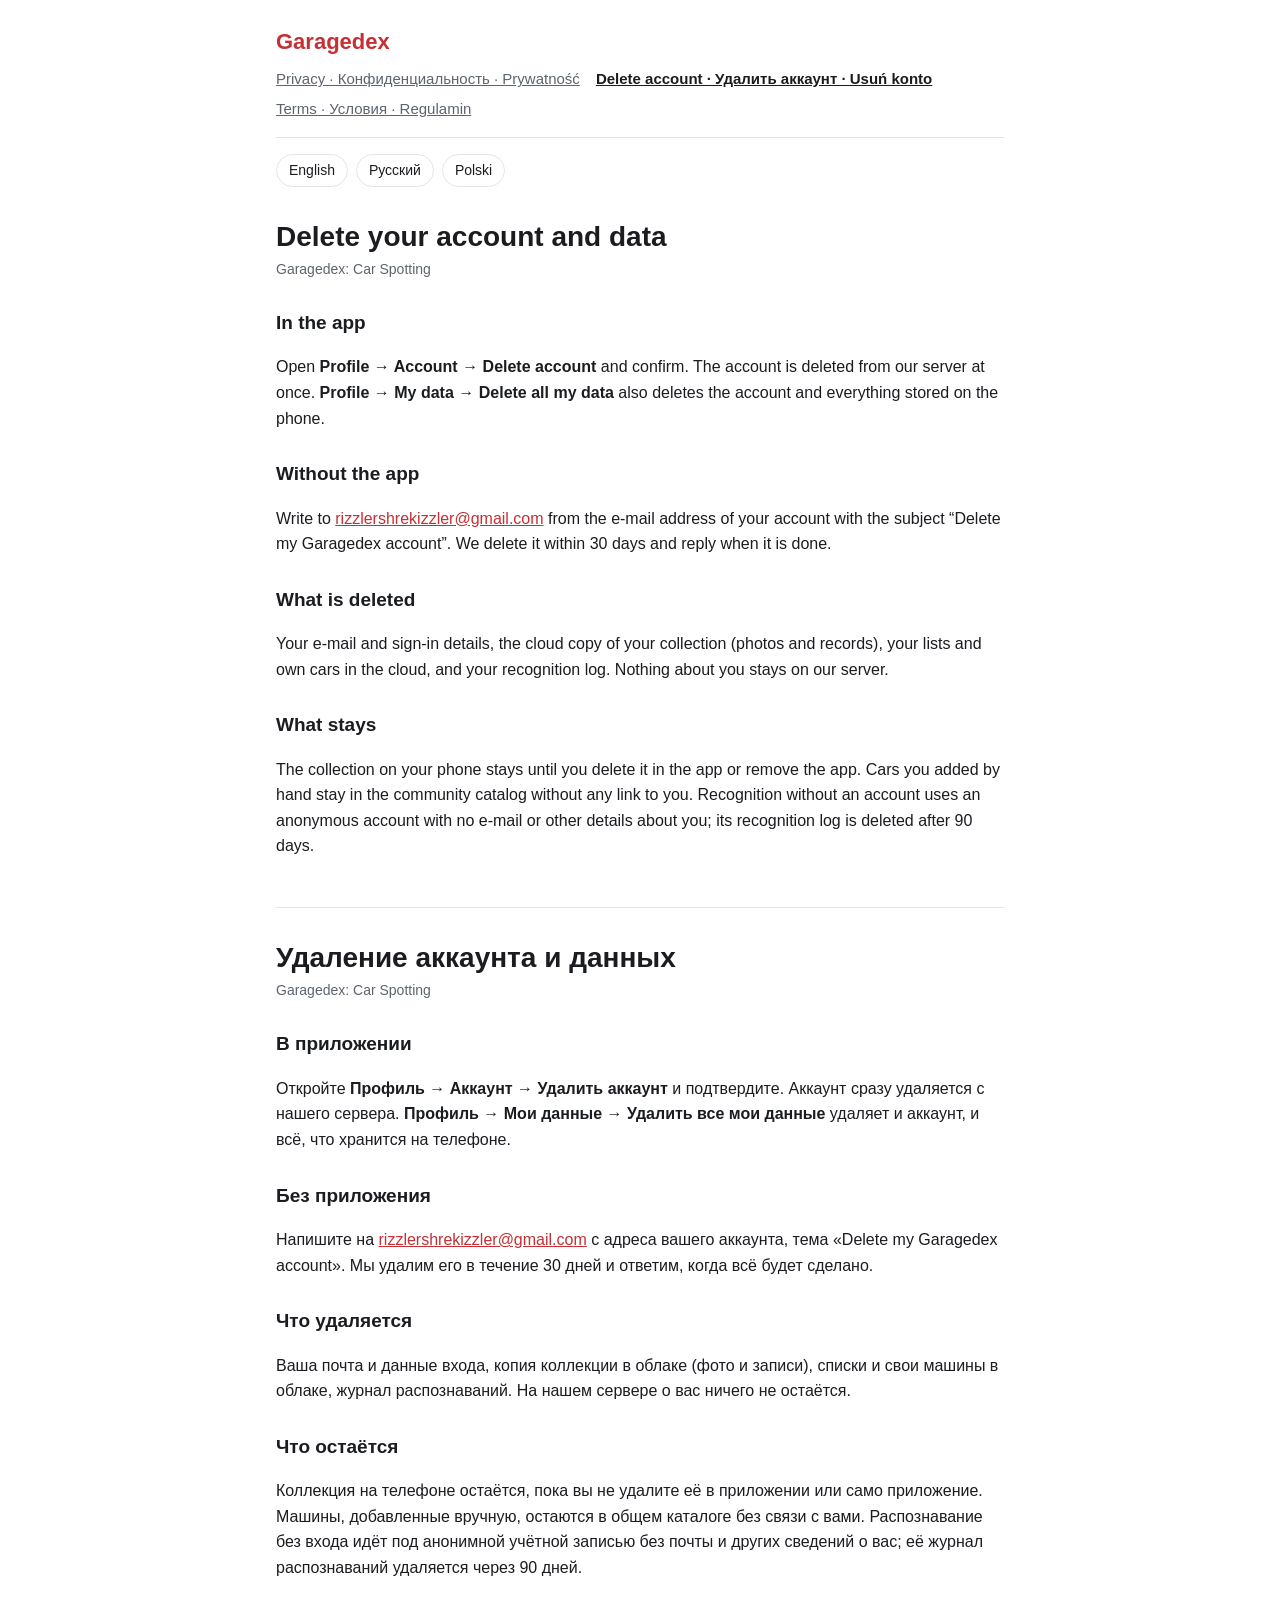
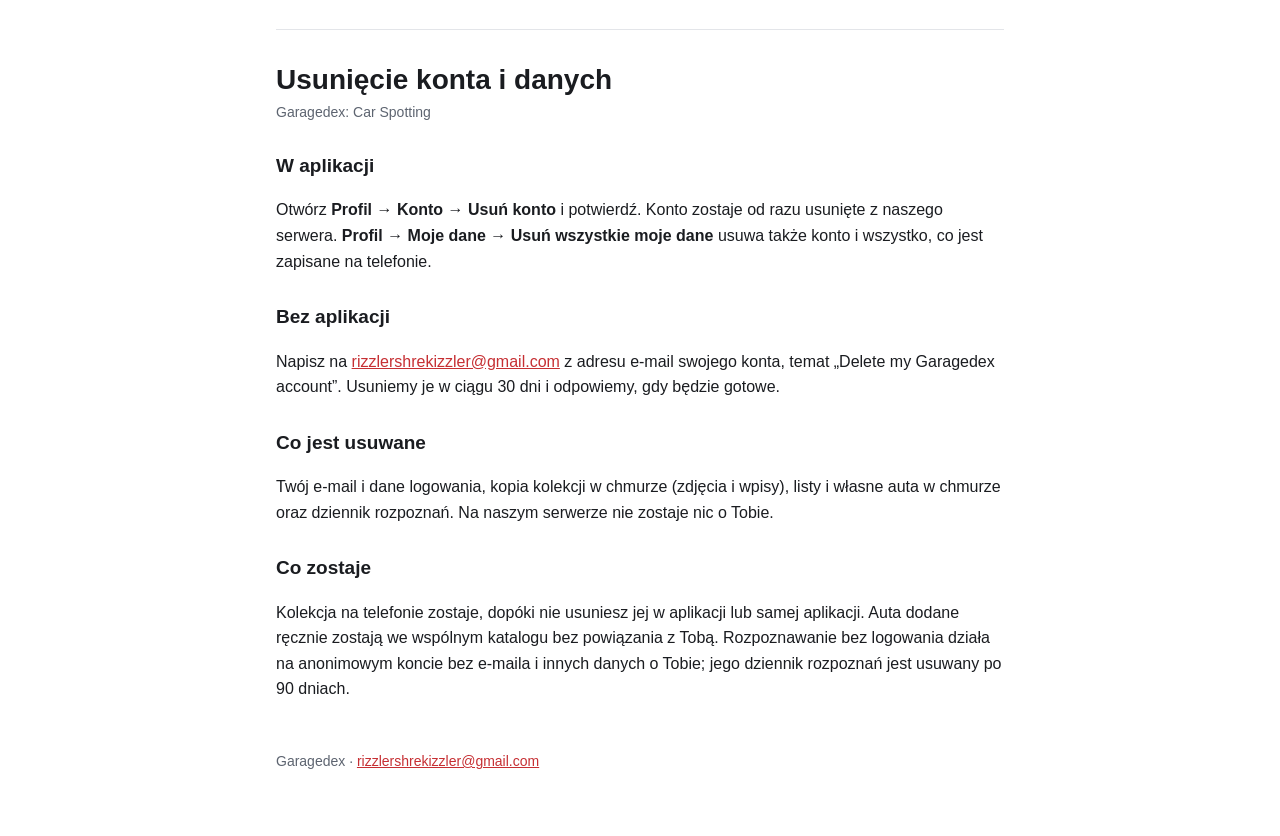
==== delete-account.html @ ed475af8 "Add files via upload" ====
<!doctype html>
<html lang="en">
<head>
  <meta charset="utf-8">
  <meta name="viewport" content="width=device-width, initial-scale=1">
  <title>Garagedex — Delete account</title>
  <link rel="stylesheet" href="style.css">
</head>
<body>
<main>
  <header>
    <a class="brand" href="index.html">Garagedex</a>
    <nav>
      <a href="index.html">Privacy · Конфиденциальность · Prywatność</a>
      <a href="delete-account.html" aria-current="page">Delete account · Удалить аккаунт · Usuń konto</a>
      <a href="terms.html">Terms · Условия · Regulamin</a>
    </nav>
  </header>
  <div class="languages"><a href="#en">English</a><a href="#ru">Русский</a><a href="#pl">Polski</a></div>

  <section class="lang" id="en" lang="en">
    <h1>Delete your account and data</h1>
    <p class="date">Garagedex: Car Spotting</p>

    <h2>In the app</h2>
    <p>Open <strong>Profile → Account → Delete account</strong> and confirm. The account is deleted from our server at once. <strong>Profile → My data → Delete all my data</strong> also deletes the account and everything stored on the phone.</p>

    <h2>Without the app</h2>
    <p>Write to <a href="mailto:rizzlershrekizzler@gmail.com?subject=Delete%20my%20Garagedex%20account">rizzlershrekizzler@gmail.com</a> from the e-mail address of your account with the subject “Delete my Garagedex account”. We delete it within 30 days and reply when it is done.</p>

    <h2>What is deleted</h2>
    <p>Your e-mail and sign-in details, the cloud copy of your collection (photos and records), your lists and own cars in the cloud, and your recognition log. Nothing about you stays on our server.</p>

    <h2>What stays</h2>
    <p>The collection on your phone stays until you delete it in the app or remove the app. Cars you added by hand stay in the community catalog without any link to you. Recognition without an account uses an anonymous account with no e-mail or other details about you; its recognition log is deleted after 90 days.</p>
  </section>

  <section class="lang" id="ru" lang="ru">
    <h1>Удаление аккаунта и данных</h1>
    <p class="date">Garagedex: Car Spotting</p>

    <h2>В приложении</h2>
    <p>Откройте <strong>Профиль → Аккаунт → Удалить аккаунт</strong> и подтвердите. Аккаунт сразу удаляется с нашего сервера. <strong>Профиль → Мои данные → Удалить все мои данные</strong> удаляет и аккаунт, и всё, что хранится на телефоне.</p>

    <h2>Без приложения</h2>
    <p>Напишите на <a href="mailto:rizzlershrekizzler@gmail.com?subject=Delete%20my%20Garagedex%20account">rizzlershrekizzler@gmail.com</a> с адреса вашего аккаунта, тема «Delete my Garagedex account». Мы удалим его в течение 30 дней и ответим, когда всё будет сделано.</p>

    <h2>Что удаляется</h2>
    <p>Ваша почта и данные входа, копия коллекции в облаке (фото и записи), списки и свои машины в облаке, журнал распознаваний. На нашем сервере о вас ничего не остаётся.</p>

    <h2>Что остаётся</h2>
    <p>Коллекция на телефоне остаётся, пока вы не удалите её в приложении или само приложение. Машины, добавленные вручную, остаются в общем каталоге без связи с вами. Распознавание без входа идёт под анонимной учётной записью без почты и других сведений о вас; её журнал распознаваний удаляется через 90 дней.</p>
  </section>

  <section class="lang" id="pl" lang="pl">
    <h1>Usunięcie konta i danych</h1>
    <p class="date">Garagedex: Car Spotting</p>

    <h2>W aplikacji</h2>
    <p>Otwórz <strong>Profil → Konto → Usuń konto</strong> i potwierdź. Konto zostaje od razu usunięte z naszego serwera. <strong>Profil → Moje dane → Usuń wszystkie moje dane</strong> usuwa także konto i wszystko, co jest zapisane na telefonie.</p>

    <h2>Bez aplikacji</h2>
    <p>Napisz na <a href="mailto:rizzlershrekizzler@gmail.com?subject=Delete%20my%20Garagedex%20account">rizzlershrekizzler@gmail.com</a> z adresu e-mail swojego konta, temat „Delete my Garagedex account”. Usuniemy je w ciągu 30 dni i odpowiemy, gdy będzie gotowe.</p>

    <h2>Co jest usuwane</h2>
    <p>Twój e-mail i dane logowania, kopia kolekcji w chmurze (zdjęcia i wpisy), listy i własne auta w chmurze oraz dziennik rozpoznań. Na naszym serwerze nie zostaje nic o Tobie.</p>

    <h2>Co zostaje</h2>
    <p>Kolekcja na telefonie zostaje, dopóki nie usuniesz jej w aplikacji lub samej aplikacji. Auta dodane ręcznie zostają we wspólnym katalogu bez powiązania z Tobą. Rozpoznawanie bez logowania działa na anonimowym koncie bez e-maila i innych danych o Tobie; jego dziennik rozpoznań jest usuwany po 90 dniach.</p>
  </section>

  <footer>Garagedex · <a href="mailto:rizzlershrekizzler@gmail.com">rizzlershrekizzler@gmail.com</a></footer>
</main>
</body>
</html>
---- style.css ----
:root {
  --bg: #ffffff;
  --text: #1a1c20;
  --muted: #5d6470;
  --accent: #c62f33;
  --border: #e3e5e9;
  --card: #f6f7f9;
}

@media (prefers-color-scheme: dark) {
  :root {
    --bg: #0f1115;
    --text: #eceef2;
    --muted: #9aa1ad;
    --accent: #ff5a5f;
    --border: #262a31;
    --card: #171a20;
  }
}

* { box-sizing: border-box; }

body {
  margin: 0;
  background: var(--bg);
  color: var(--text);
  font: 16px/1.6 -apple-system, BlinkMacSystemFont, "Segoe UI", Roboto, sans-serif;
}

main { max-width: 760px; margin: 0 auto; padding: 24px 16px 64px; }

header { border-bottom: 1px solid var(--border); padding-bottom: 16px; margin-bottom: 8px; }
header .brand { font-size: 22px; font-weight: 700; color: var(--accent); text-decoration: none; }
nav { display: flex; flex-wrap: wrap; gap: 6px 16px; margin-top: 8px; font-size: 15px; }
nav a { color: var(--muted); }
nav a[aria-current="page"] { color: var(--text); font-weight: 600; }

.languages { display: flex; gap: 8px; margin: 16px 0; }
.languages a {
  padding: 4px 12px;
  border: 1px solid var(--border);
  border-radius: 999px;
  color: var(--text);
  text-decoration: none;
  font-size: 14px;
}

a { color: var(--accent); }
h1 { font-size: 28px; line-height: 1.25; margin: 32px 0 4px; }
h2 { font-size: 19px; margin: 28px 0 6px; }
.date { color: var(--muted); font-size: 14px; margin: 0 0 16px; }
.short { background: var(--card); border: 1px solid var(--border); border-radius: 12px; padding: 4px 16px; }
section.lang { border-top: 1px solid var(--border); margin-top: 48px; }
section.lang:first-of-type { border-top: 0; margin-top: 0; }
footer { margin-top: 48px; color: var(--muted); font-size: 14px; }
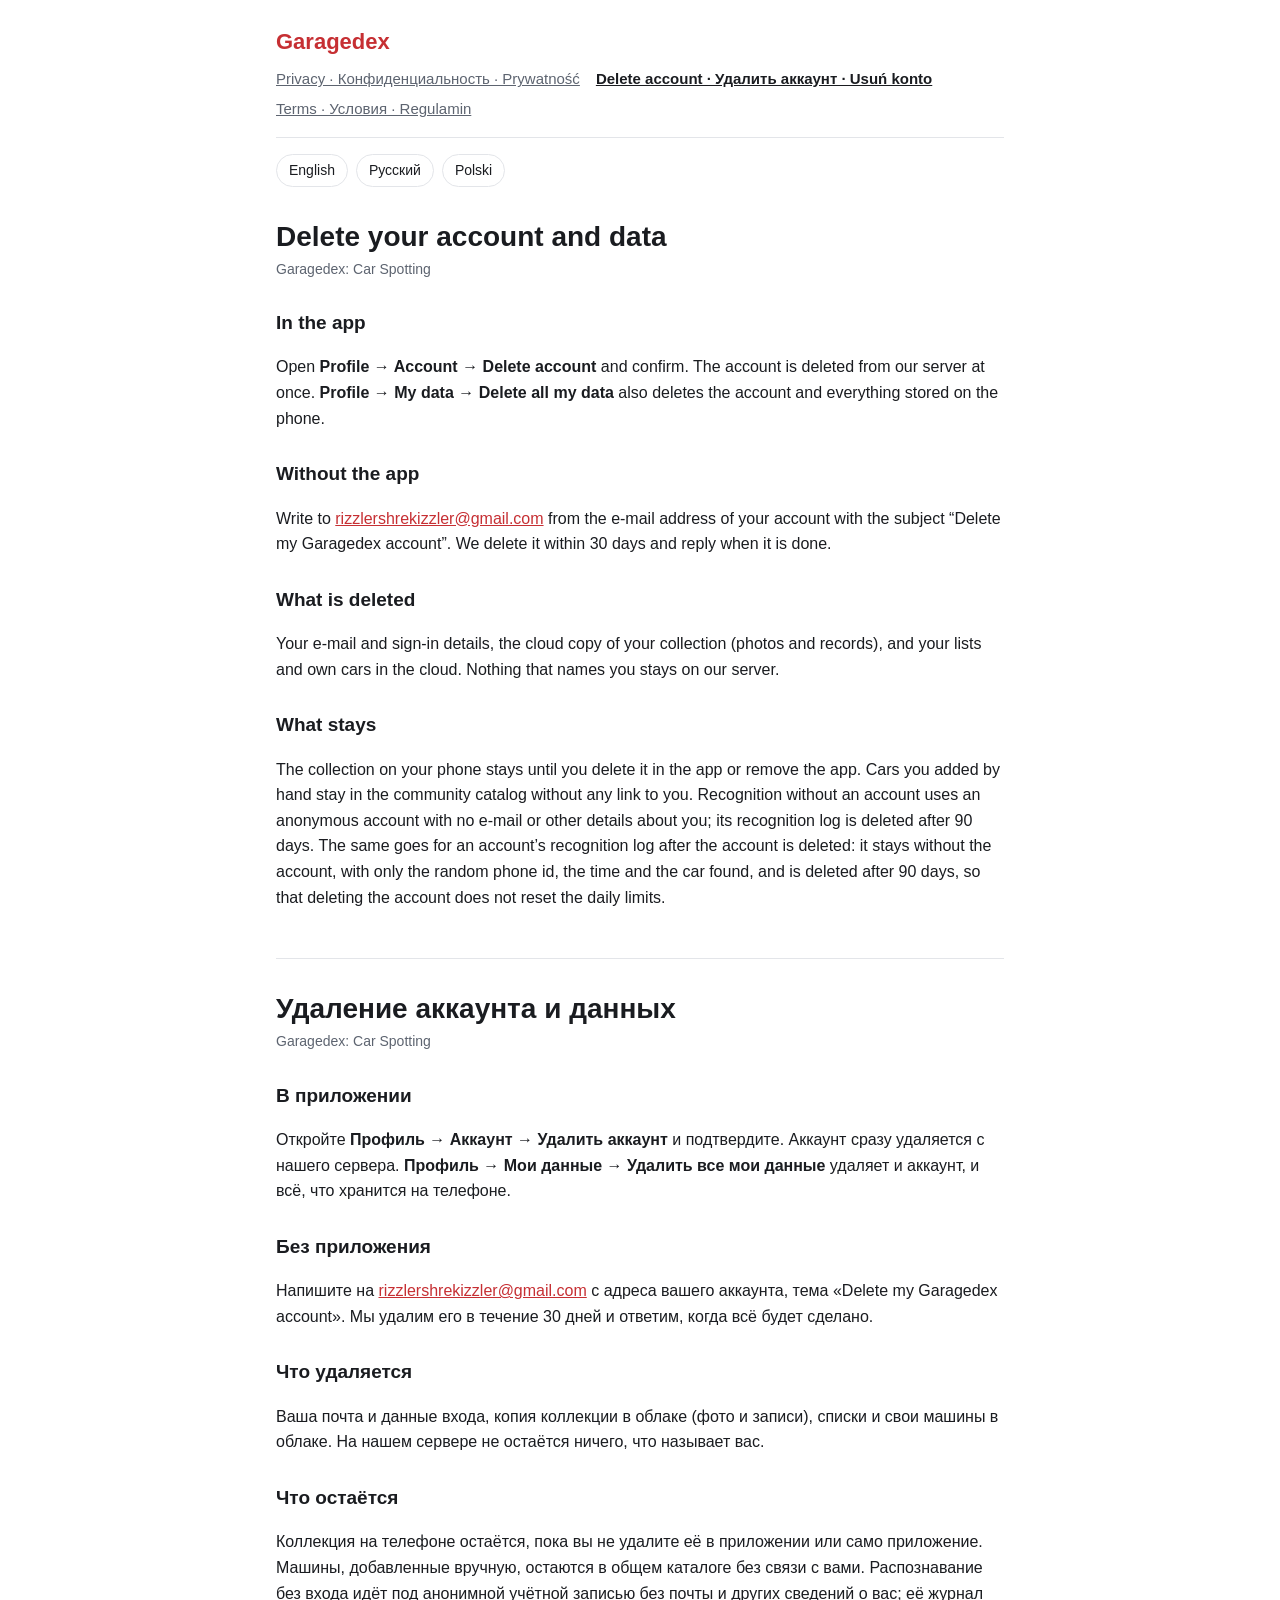
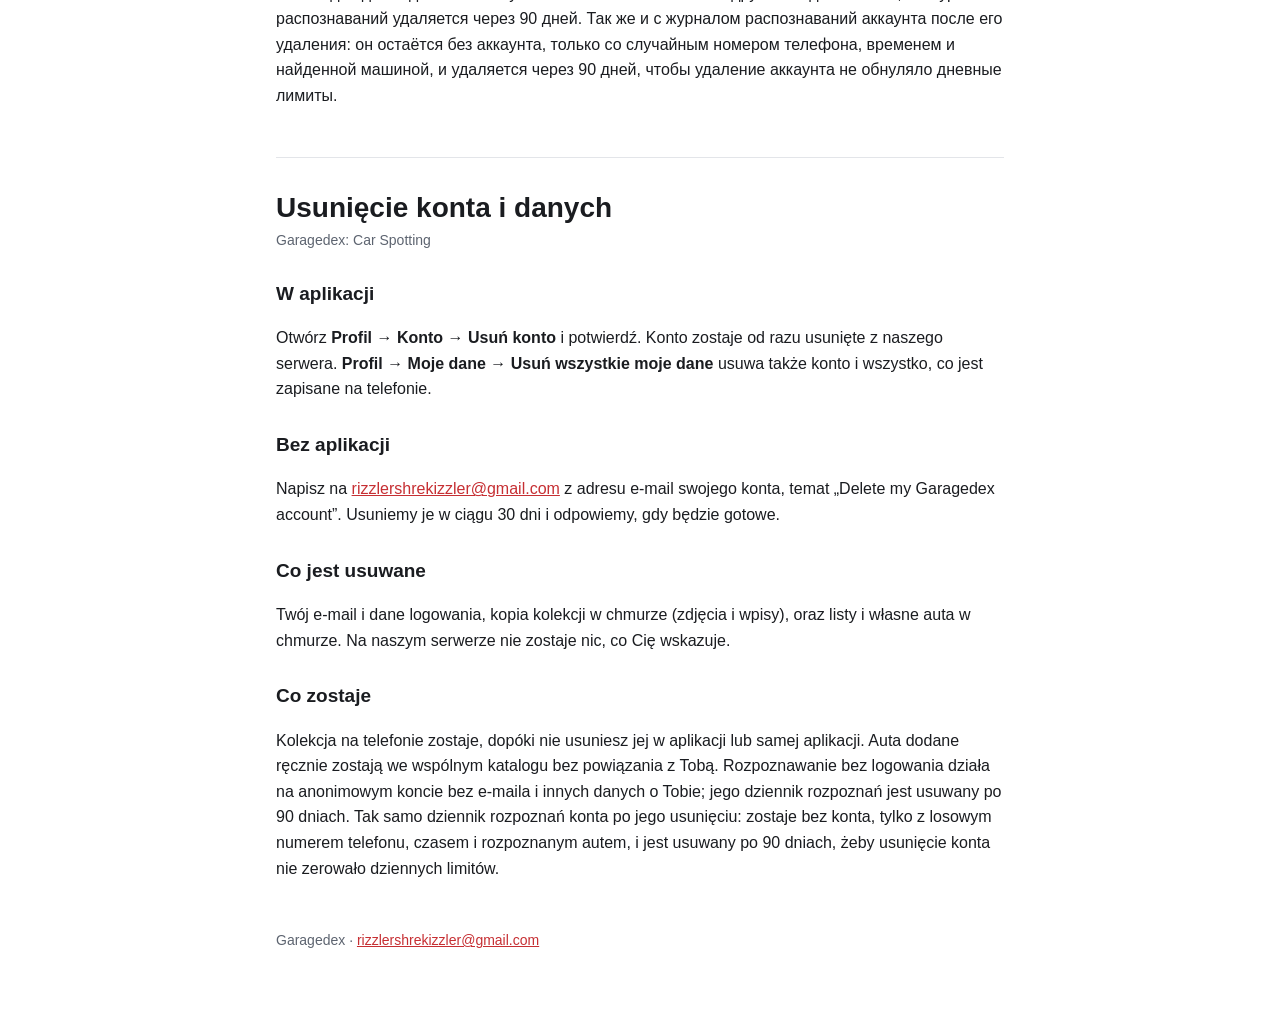
==== commit 9cb9755c: "Add files via upload" ====
--- a/delete-account.html
+++ b/delete-account.html
@@ -29,10 +29,10 @@
     <p>Write to <a href="mailto:rizzlershrekizzler@gmail.com?subject=Delete%20my%20Garagedex%20account">rizzlershrekizzler@gmail.com</a> from the e-mail address of your account with the subject “Delete my Garagedex account”. We delete it within 30 days and reply when it is done.</p>
 
     <h2>What is deleted</h2>
-    <p>Your e-mail and sign-in details, the cloud copy of your collection (photos and records), your lists and own cars in the cloud, and your recognition log. Nothing about you stays on our server.</p>
+    <p>Your e-mail and sign-in details, the cloud copy of your collection (photos and records), and your lists and own cars in the cloud. Nothing that names you stays on our server.</p>
 
     <h2>What stays</h2>
-    <p>The collection on your phone stays until you delete it in the app or remove the app. Cars you added by hand stay in the community catalog without any link to you. Recognition without an account uses an anonymous account with no e-mail or other details about you; its recognition log is deleted after 90 days.</p>
+    <p>The collection on your phone stays until you delete it in the app or remove the app. Cars you added by hand stay in the community catalog without any link to you. Recognition without an account uses an anonymous account with no e-mail or other details about you; its recognition log is deleted after 90 days. The same goes for an account’s recognition log after the account is deleted: it stays without the account, with only the random phone id, the time and the car found, and is deleted after 90 days, so that deleting the account does not reset the daily limits.</p>
   </section>
 
   <section class="lang" id="ru" lang="ru">
@@ -46,10 +46,10 @@
     <p>Напишите на <a href="mailto:rizzlershrekizzler@gmail.com?subject=Delete%20my%20Garagedex%20account">rizzlershrekizzler@gmail.com</a> с адреса вашего аккаунта, тема «Delete my Garagedex account». Мы удалим его в течение 30 дней и ответим, когда всё будет сделано.</p>
 
     <h2>Что удаляется</h2>
-    <p>Ваша почта и данные входа, копия коллекции в облаке (фото и записи), списки и свои машины в облаке, журнал распознаваний. На нашем сервере о вас ничего не остаётся.</p>
+    <p>Ваша почта и данные входа, копия коллекции в облаке (фото и записи), списки и свои машины в облаке. На нашем сервере не остаётся ничего, что называет вас.</p>
 
     <h2>Что остаётся</h2>
-    <p>Коллекция на телефоне остаётся, пока вы не удалите её в приложении или само приложение. Машины, добавленные вручную, остаются в общем каталоге без связи с вами. Распознавание без входа идёт под анонимной учётной записью без почты и других сведений о вас; её журнал распознаваний удаляется через 90 дней.</p>
+    <p>Коллекция на телефоне остаётся, пока вы не удалите её в приложении или само приложение. Машины, добавленные вручную, остаются в общем каталоге без связи с вами. Распознавание без входа идёт под анонимной учётной записью без почты и других сведений о вас; её журнал распознаваний удаляется через 90 дней. Так же и с журналом распознаваний аккаунта после его удаления: он остаётся без аккаунта, только со случайным номером телефона, временем и найденной машиной, и удаляется через 90 дней, чтобы удаление аккаунта не обнуляло дневные лимиты.</p>
   </section>
 
   <section class="lang" id="pl" lang="pl">
@@ -63,10 +63,10 @@
     <p>Napisz na <a href="mailto:rizzlershrekizzler@gmail.com?subject=Delete%20my%20Garagedex%20account">rizzlershrekizzler@gmail.com</a> z adresu e-mail swojego konta, temat „Delete my Garagedex account”. Usuniemy je w ciągu 30 dni i odpowiemy, gdy będzie gotowe.</p>
 
     <h2>Co jest usuwane</h2>
-    <p>Twój e-mail i dane logowania, kopia kolekcji w chmurze (zdjęcia i wpisy), listy i własne auta w chmurze oraz dziennik rozpoznań. Na naszym serwerze nie zostaje nic o Tobie.</p>
+    <p>Twój e-mail i dane logowania, kopia kolekcji w chmurze (zdjęcia i wpisy), oraz listy i własne auta w chmurze. Na naszym serwerze nie zostaje nic, co Cię wskazuje.</p>
 
     <h2>Co zostaje</h2>
-    <p>Kolekcja na telefonie zostaje, dopóki nie usuniesz jej w aplikacji lub samej aplikacji. Auta dodane ręcznie zostają we wspólnym katalogu bez powiązania z Tobą. Rozpoznawanie bez logowania działa na anonimowym koncie bez e-maila i innych danych o Tobie; jego dziennik rozpoznań jest usuwany po 90 dniach.</p>
+    <p>Kolekcja na telefonie zostaje, dopóki nie usuniesz jej w aplikacji lub samej aplikacji. Auta dodane ręcznie zostają we wspólnym katalogu bez powiązania z Tobą. Rozpoznawanie bez logowania działa na anonimowym koncie bez e-maila i innych danych o Tobie; jego dziennik rozpoznań jest usuwany po 90 dniach. Tak samo dziennik rozpoznań konta po jego usunięciu: zostaje bez konta, tylko z losowym numerem telefonu, czasem i rozpoznanym autem, i jest usuwany po 90 dniach, żeby usunięcie konta nie zerowało dziennych limitów.</p>
   </section>
 
   <footer>Garagedex · <a href="mailto:rizzlershrekizzler@gmail.com">rizzlershrekizzler@gmail.com</a></footer>
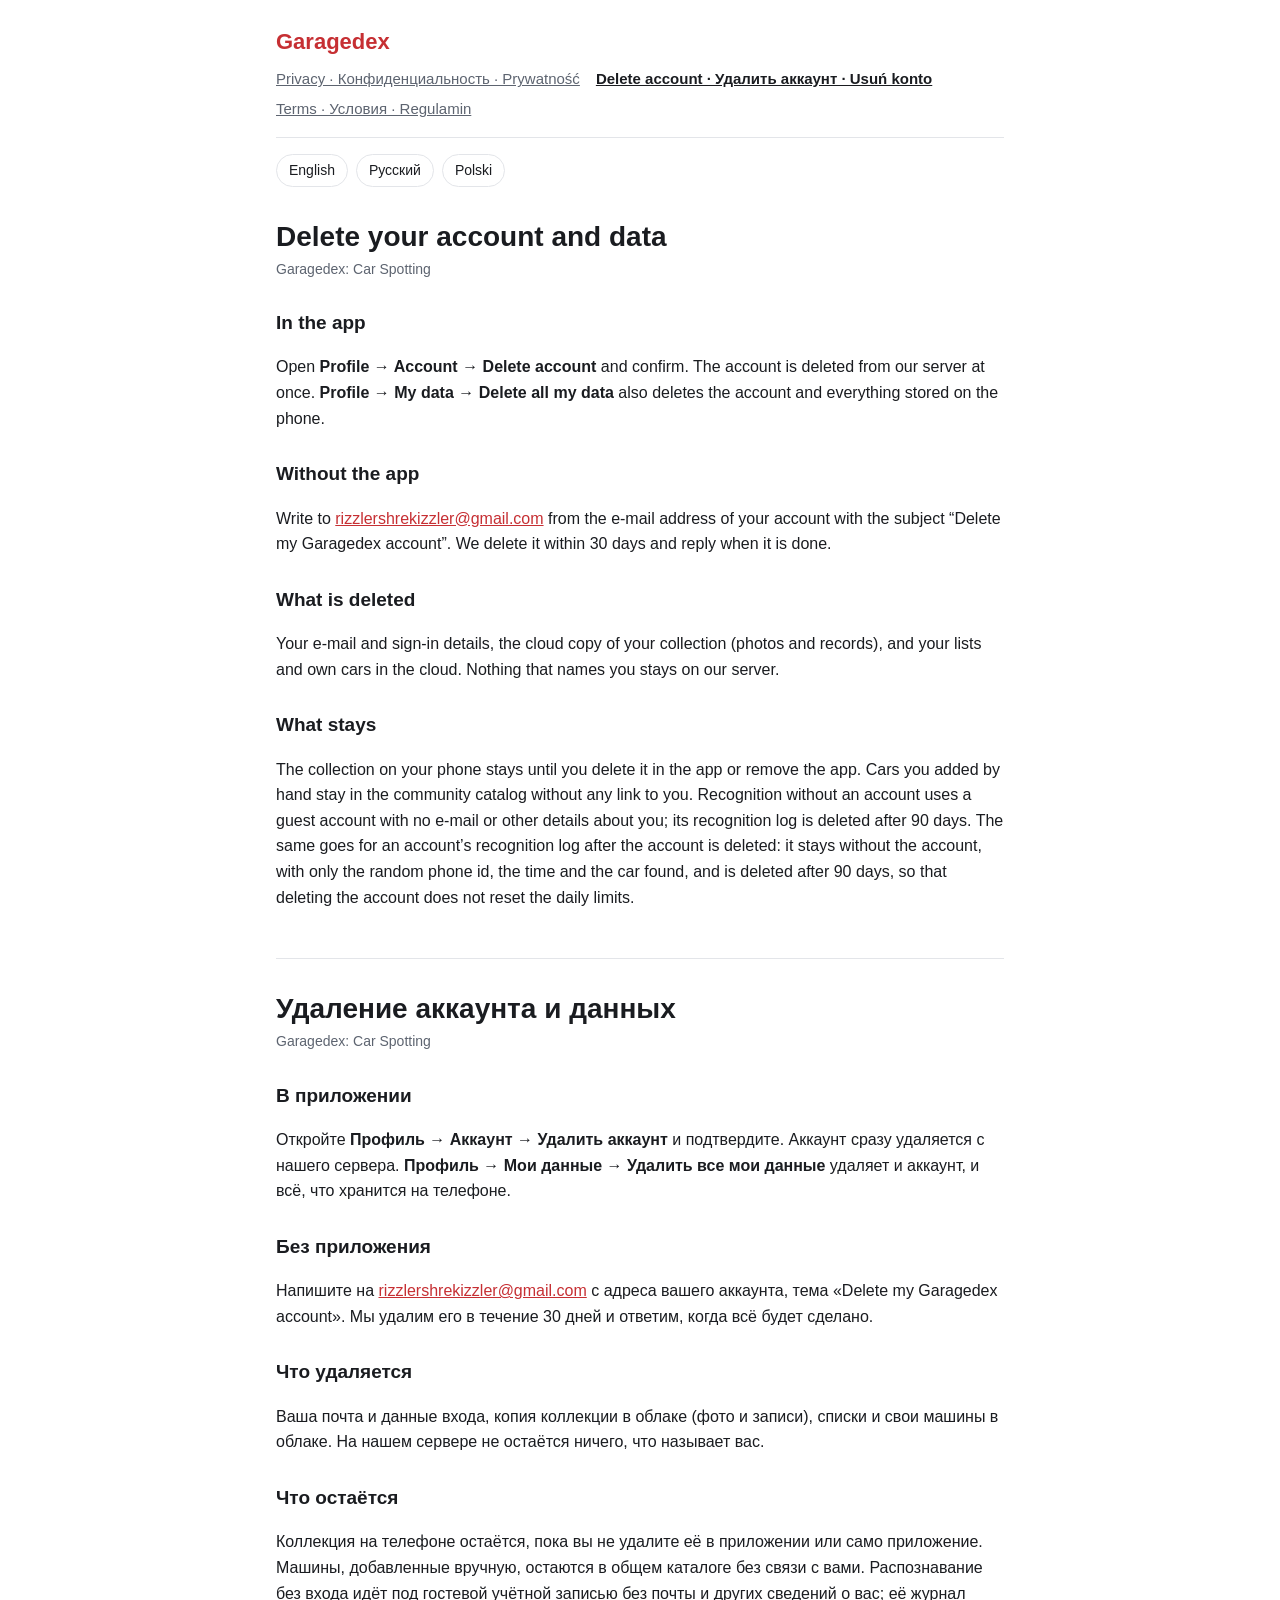
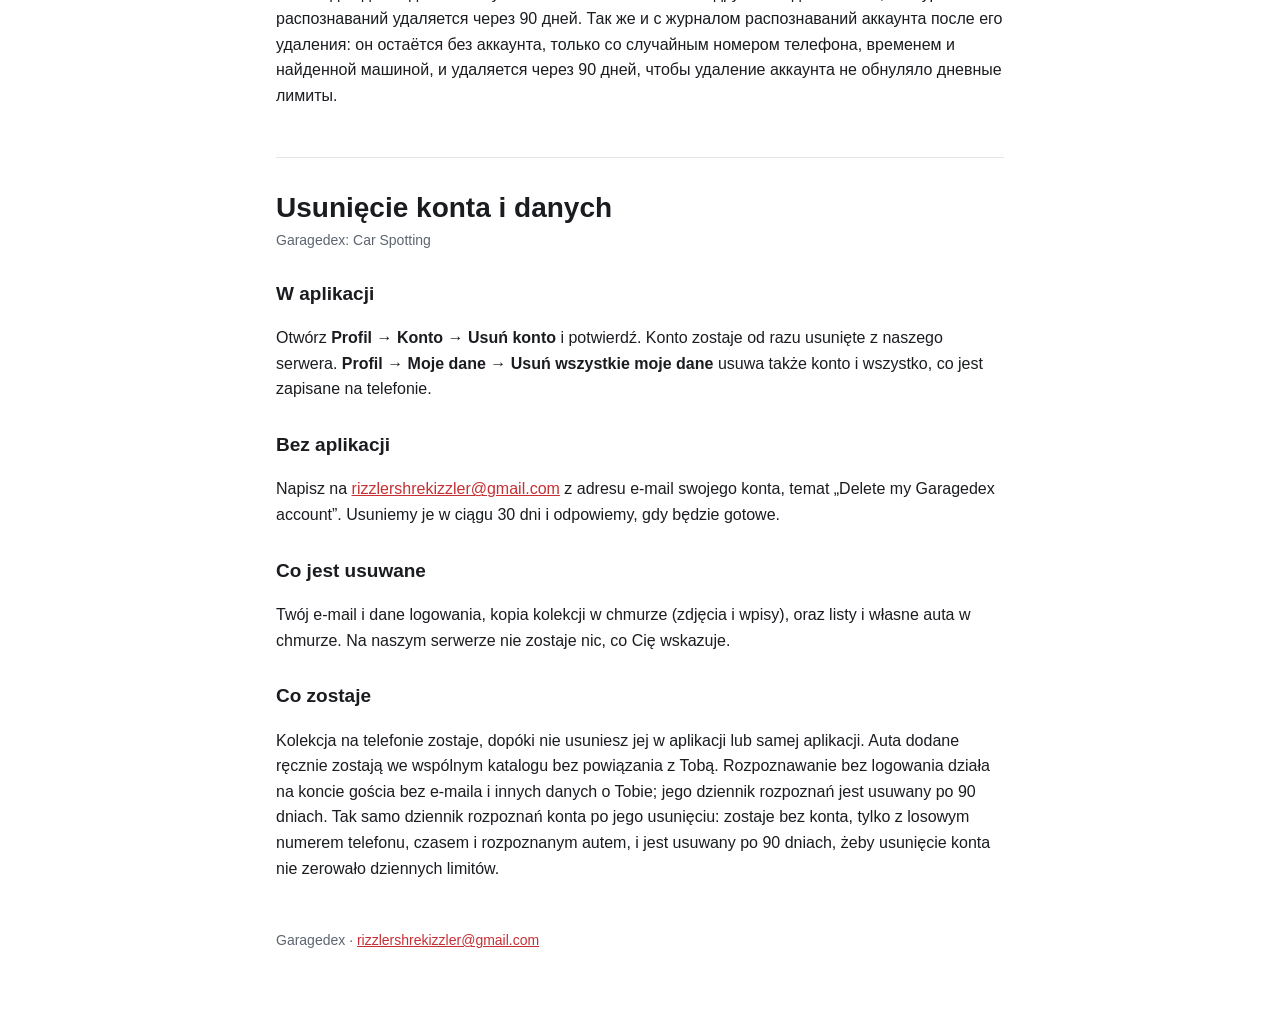
==== commit 2c8b8b8d: "Тексты без «навсегда» и невыполнимых обещаний Разовая покупка вместо «навсегда», гостевая учётная за" ====
--- a/delete-account.html
+++ b/delete-account.html
@@ -32,7 +32,7 @@
     <p>Your e-mail and sign-in details, the cloud copy of your collection (photos and records), and your lists and own cars in the cloud. Nothing that names you stays on our server.</p>
 
     <h2>What stays</h2>
-    <p>The collection on your phone stays until you delete it in the app or remove the app. Cars you added by hand stay in the community catalog without any link to you. Recognition without an account uses an anonymous account with no e-mail or other details about you; its recognition log is deleted after 90 days. The same goes for an account’s recognition log after the account is deleted: it stays without the account, with only the random phone id, the time and the car found, and is deleted after 90 days, so that deleting the account does not reset the daily limits.</p>
+    <p>The collection on your phone stays until you delete it in the app or remove the app. Cars you added by hand stay in the community catalog without any link to you. Recognition without an account uses a guest account with no e-mail or other details about you; its recognition log is deleted after 90 days. The same goes for an account’s recognition log after the account is deleted: it stays without the account, with only the random phone id, the time and the car found, and is deleted after 90 days, so that deleting the account does not reset the daily limits.</p>
   </section>
 
   <section class="lang" id="ru" lang="ru">
@@ -49,7 +49,7 @@
     <p>Ваша почта и данные входа, копия коллекции в облаке (фото и записи), списки и свои машины в облаке. На нашем сервере не остаётся ничего, что называет вас.</p>
 
     <h2>Что остаётся</h2>
-    <p>Коллекция на телефоне остаётся, пока вы не удалите её в приложении или само приложение. Машины, добавленные вручную, остаются в общем каталоге без связи с вами. Распознавание без входа идёт под анонимной учётной записью без почты и других сведений о вас; её журнал распознаваний удаляется через 90 дней. Так же и с журналом распознаваний аккаунта после его удаления: он остаётся без аккаунта, только со случайным номером телефона, временем и найденной машиной, и удаляется через 90 дней, чтобы удаление аккаунта не обнуляло дневные лимиты.</p>
+    <p>Коллекция на телефоне остаётся, пока вы не удалите её в приложении или само приложение. Машины, добавленные вручную, остаются в общем каталоге без связи с вами. Распознавание без входа идёт под гостевой учётной записью без почты и других сведений о вас; её журнал распознаваний удаляется через 90 дней. Так же и с журналом распознаваний аккаунта после его удаления: он остаётся без аккаунта, только со случайным номером телефона, временем и найденной машиной, и удаляется через 90 дней, чтобы удаление аккаунта не обнуляло дневные лимиты.</p>
   </section>
 
   <section class="lang" id="pl" lang="pl">
@@ -66,7 +66,7 @@
     <p>Twój e-mail i dane logowania, kopia kolekcji w chmurze (zdjęcia i wpisy), oraz listy i własne auta w chmurze. Na naszym serwerze nie zostaje nic, co Cię wskazuje.</p>
 
     <h2>Co zostaje</h2>
-    <p>Kolekcja na telefonie zostaje, dopóki nie usuniesz jej w aplikacji lub samej aplikacji. Auta dodane ręcznie zostają we wspólnym katalogu bez powiązania z Tobą. Rozpoznawanie bez logowania działa na anonimowym koncie bez e-maila i innych danych o Tobie; jego dziennik rozpoznań jest usuwany po 90 dniach. Tak samo dziennik rozpoznań konta po jego usunięciu: zostaje bez konta, tylko z losowym numerem telefonu, czasem i rozpoznanym autem, i jest usuwany po 90 dniach, żeby usunięcie konta nie zerowało dziennych limitów.</p>
+    <p>Kolekcja na telefonie zostaje, dopóki nie usuniesz jej w aplikacji lub samej aplikacji. Auta dodane ręcznie zostają we wspólnym katalogu bez powiązania z Tobą. Rozpoznawanie bez logowania działa na koncie gościa bez e-maila i innych danych o Tobie; jego dziennik rozpoznań jest usuwany po 90 dniach. Tak samo dziennik rozpoznań konta po jego usunięciu: zostaje bez konta, tylko z losowym numerem telefonu, czasem i rozpoznanym autem, i jest usuwany po 90 dniach, żeby usunięcie konta nie zerowało dziennych limitów.</p>
   </section>
 
   <footer>Garagedex · <a href="mailto:rizzlershrekizzler@gmail.com">rizzlershrekizzler@gmail.com</a></footer>
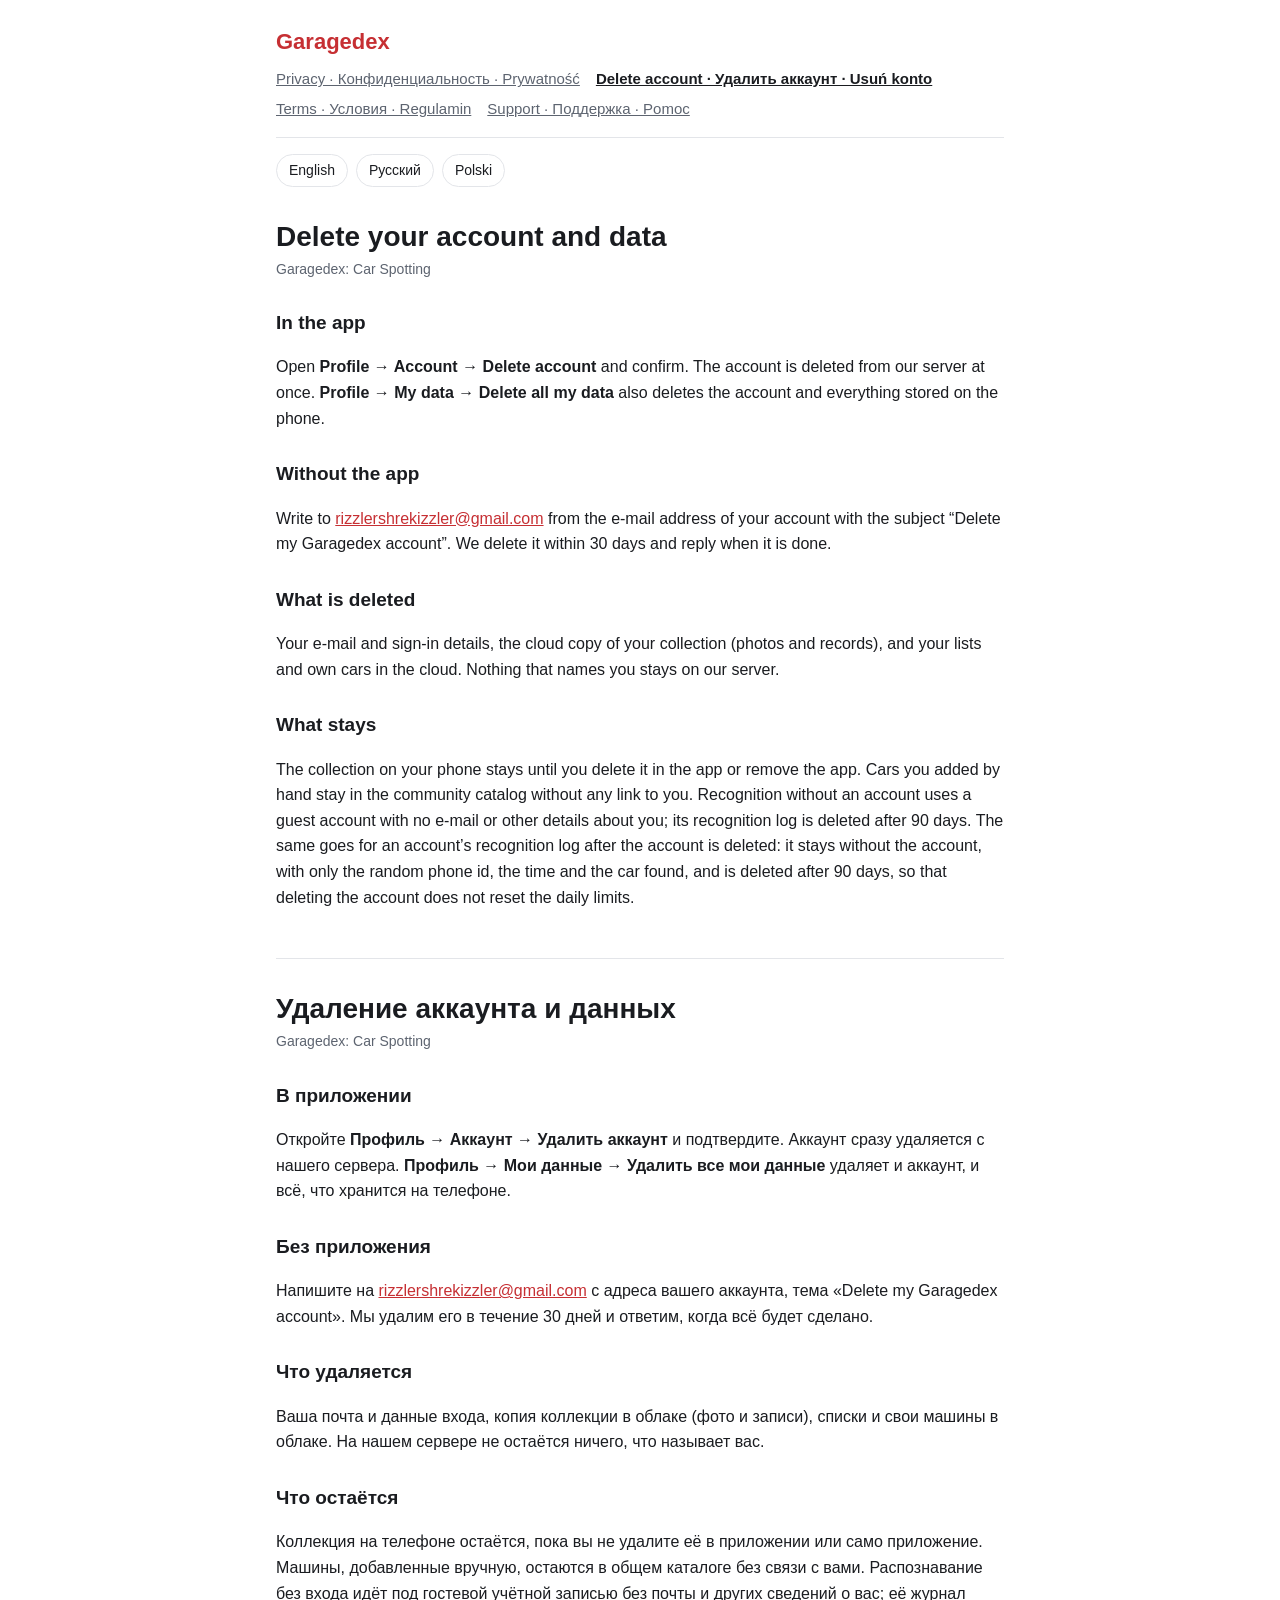
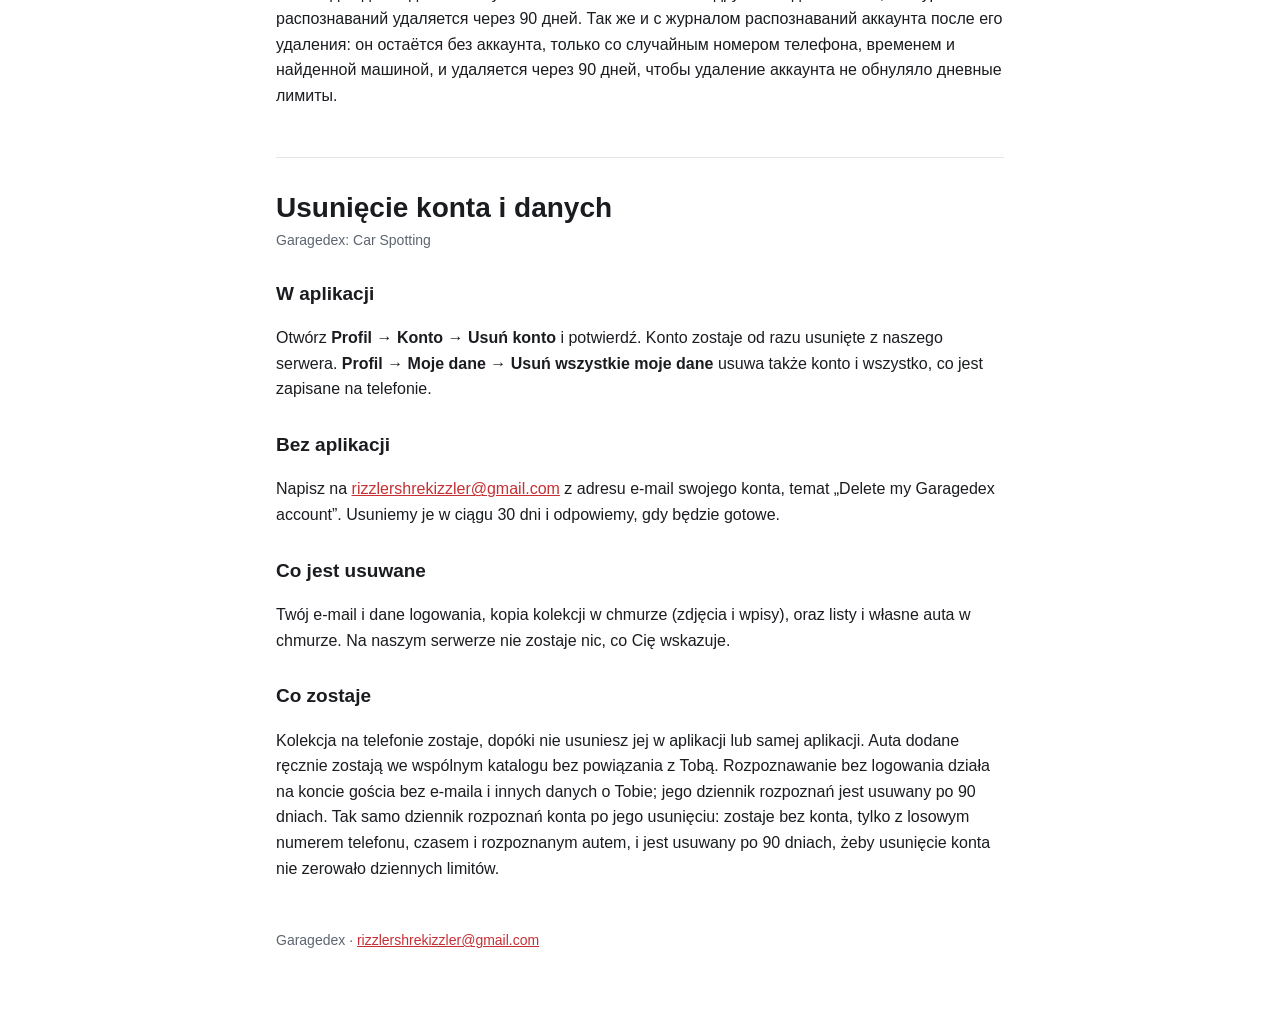
==== commit c2c2cda6: "Support page; Support link in the menu" ====
--- a/delete-account.html
+++ b/delete-account.html
@@ -14,6 +14,7 @@
       <a href="index.html">Privacy · Конфиденциальность · Prywatność</a>
       <a href="delete-account.html" aria-current="page">Delete account · Удалить аккаунт · Usuń konto</a>
       <a href="terms.html">Terms · Условия · Regulamin</a>
+      <a href="support.html">Support · Поддержка · Pomoc</a>
     </nav>
   </header>
   <div class="languages"><a href="#en">English</a><a href="#ru">Русский</a><a href="#pl">Polski</a></div>
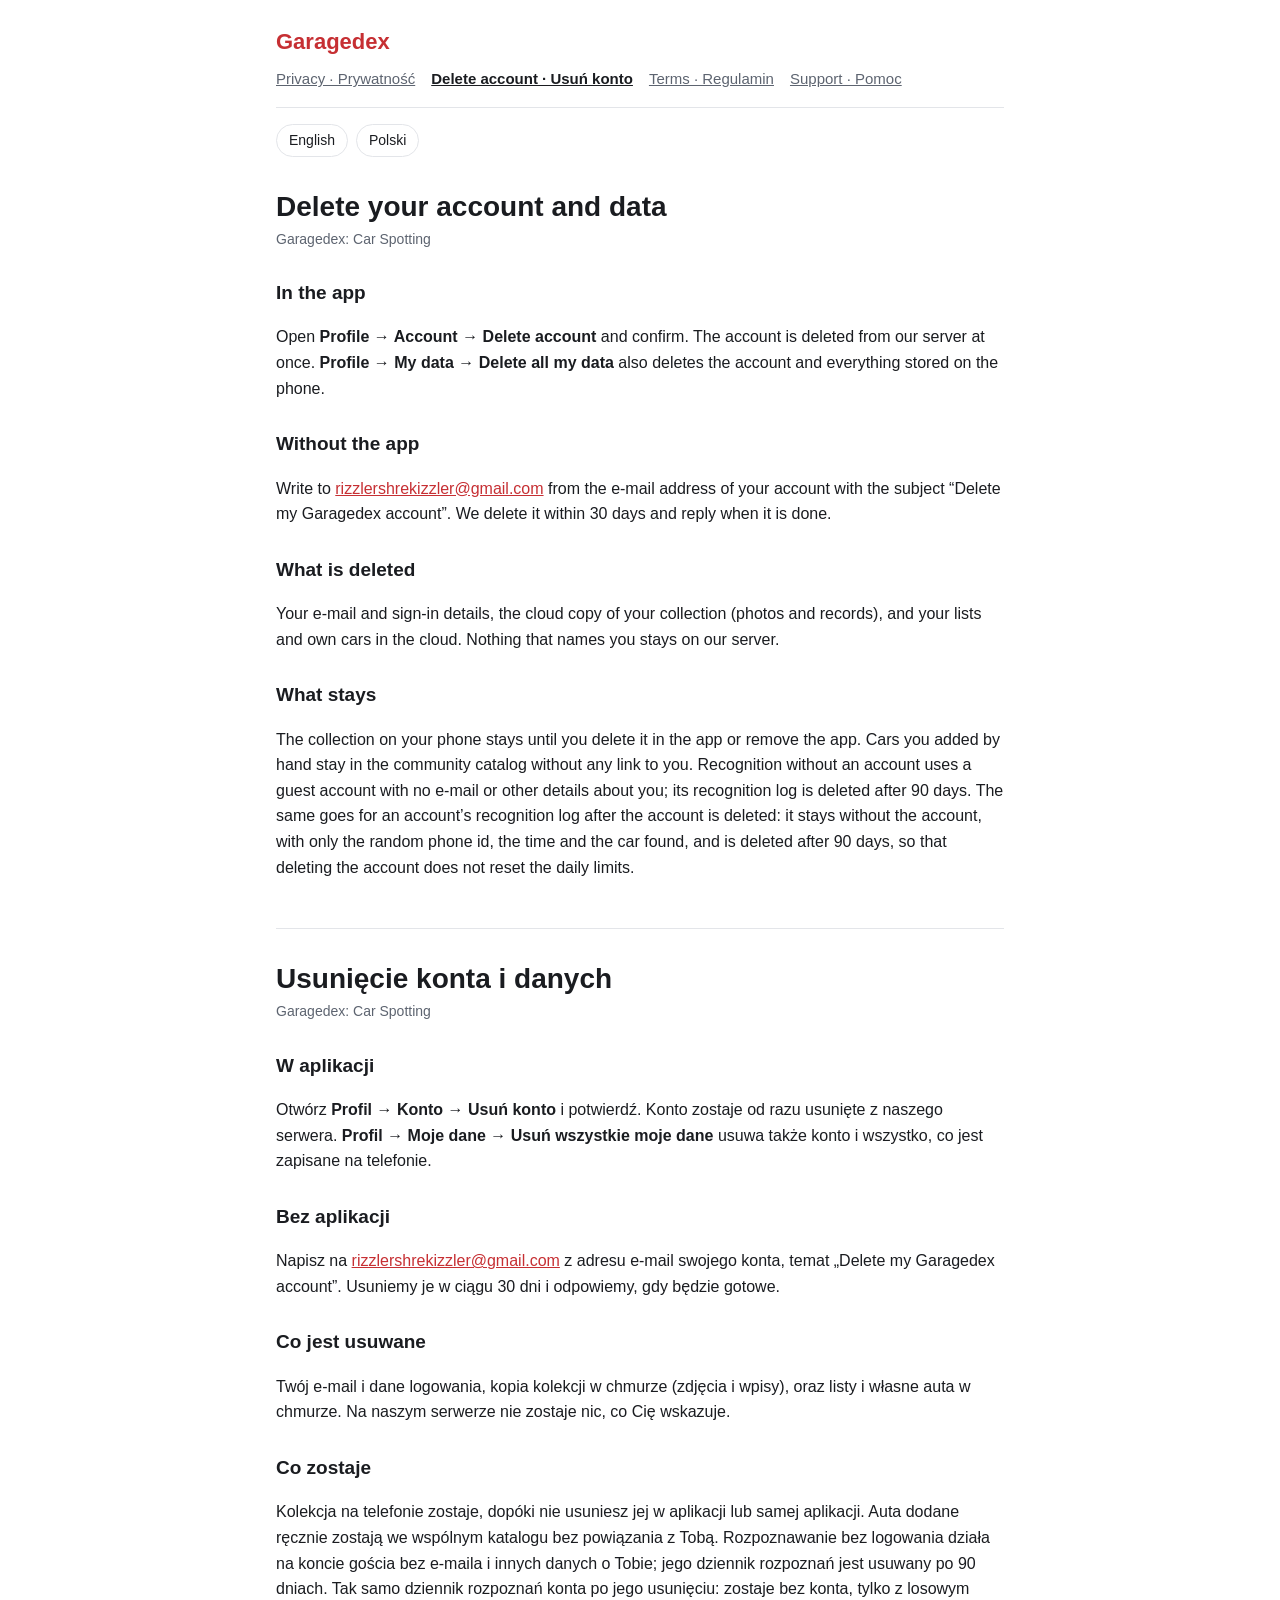
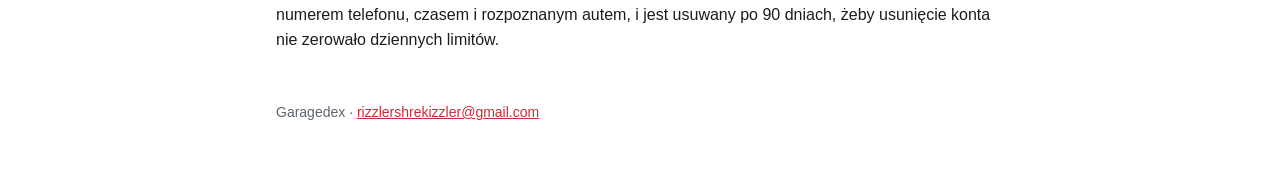
==== commit e081ec2c: "Documents in English and Polish only" ====
--- a/delete-account.html
+++ b/delete-account.html
@@ -11,13 +11,13 @@
   <header>
     <a class="brand" href="index.html">Garagedex</a>
     <nav>
-      <a href="index.html">Privacy · Конфиденциальность · Prywatność</a>
-      <a href="delete-account.html" aria-current="page">Delete account · Удалить аккаунт · Usuń konto</a>
-      <a href="terms.html">Terms · Условия · Regulamin</a>
-      <a href="support.html">Support · Поддержка · Pomoc</a>
+      <a href="index.html">Privacy · Prywatność</a>
+      <a href="delete-account.html" aria-current="page">Delete account · Usuń konto</a>
+      <a href="terms.html">Terms · Regulamin</a>
+      <a href="support.html">Support · Pomoc</a>
     </nav>
   </header>
-  <div class="languages"><a href="#en">English</a><a href="#ru">Русский</a><a href="#pl">Polski</a></div>
+  <div class="languages"><a href="#en">English</a><a href="#pl">Polski</a></div>
 
   <section class="lang" id="en" lang="en">
     <h1>Delete your account and data</h1>
@@ -34,23 +34,6 @@
 
     <h2>What stays</h2>
     <p>The collection on your phone stays until you delete it in the app or remove the app. Cars you added by hand stay in the community catalog without any link to you. Recognition without an account uses a guest account with no e-mail or other details about you; its recognition log is deleted after 90 days. The same goes for an account’s recognition log after the account is deleted: it stays without the account, with only the random phone id, the time and the car found, and is deleted after 90 days, so that deleting the account does not reset the daily limits.</p>
-  </section>
-
-  <section class="lang" id="ru" lang="ru">
-    <h1>Удаление аккаунта и данных</h1>
-    <p class="date">Garagedex: Car Spotting</p>
-
-    <h2>В приложении</h2>
-    <p>Откройте <strong>Профиль → Аккаунт → Удалить аккаунт</strong> и подтвердите. Аккаунт сразу удаляется с нашего сервера. <strong>Профиль → Мои данные → Удалить все мои данные</strong> удаляет и аккаунт, и всё, что хранится на телефоне.</p>
-
-    <h2>Без приложения</h2>
-    <p>Напишите на <a href="mailto:rizzlershrekizzler@gmail.com?subject=Delete%20my%20Garagedex%20account">rizzlershrekizzler@gmail.com</a> с адреса вашего аккаунта, тема «Delete my Garagedex account». Мы удалим его в течение 30 дней и ответим, когда всё будет сделано.</p>
-
-    <h2>Что удаляется</h2>
-    <p>Ваша почта и данные входа, копия коллекции в облаке (фото и записи), списки и свои машины в облаке. На нашем сервере не остаётся ничего, что называет вас.</p>
-
-    <h2>Что остаётся</h2>
-    <p>Коллекция на телефоне остаётся, пока вы не удалите её в приложении или само приложение. Машины, добавленные вручную, остаются в общем каталоге без связи с вами. Распознавание без входа идёт под гостевой учётной записью без почты и других сведений о вас; её журнал распознаваний удаляется через 90 дней. Так же и с журналом распознаваний аккаунта после его удаления: он остаётся без аккаунта, только со случайным номером телефона, временем и найденной машиной, и удаляется через 90 дней, чтобы удаление аккаунта не обнуляло дневные лимиты.</p>
   </section>
 
   <section class="lang" id="pl" lang="pl">
